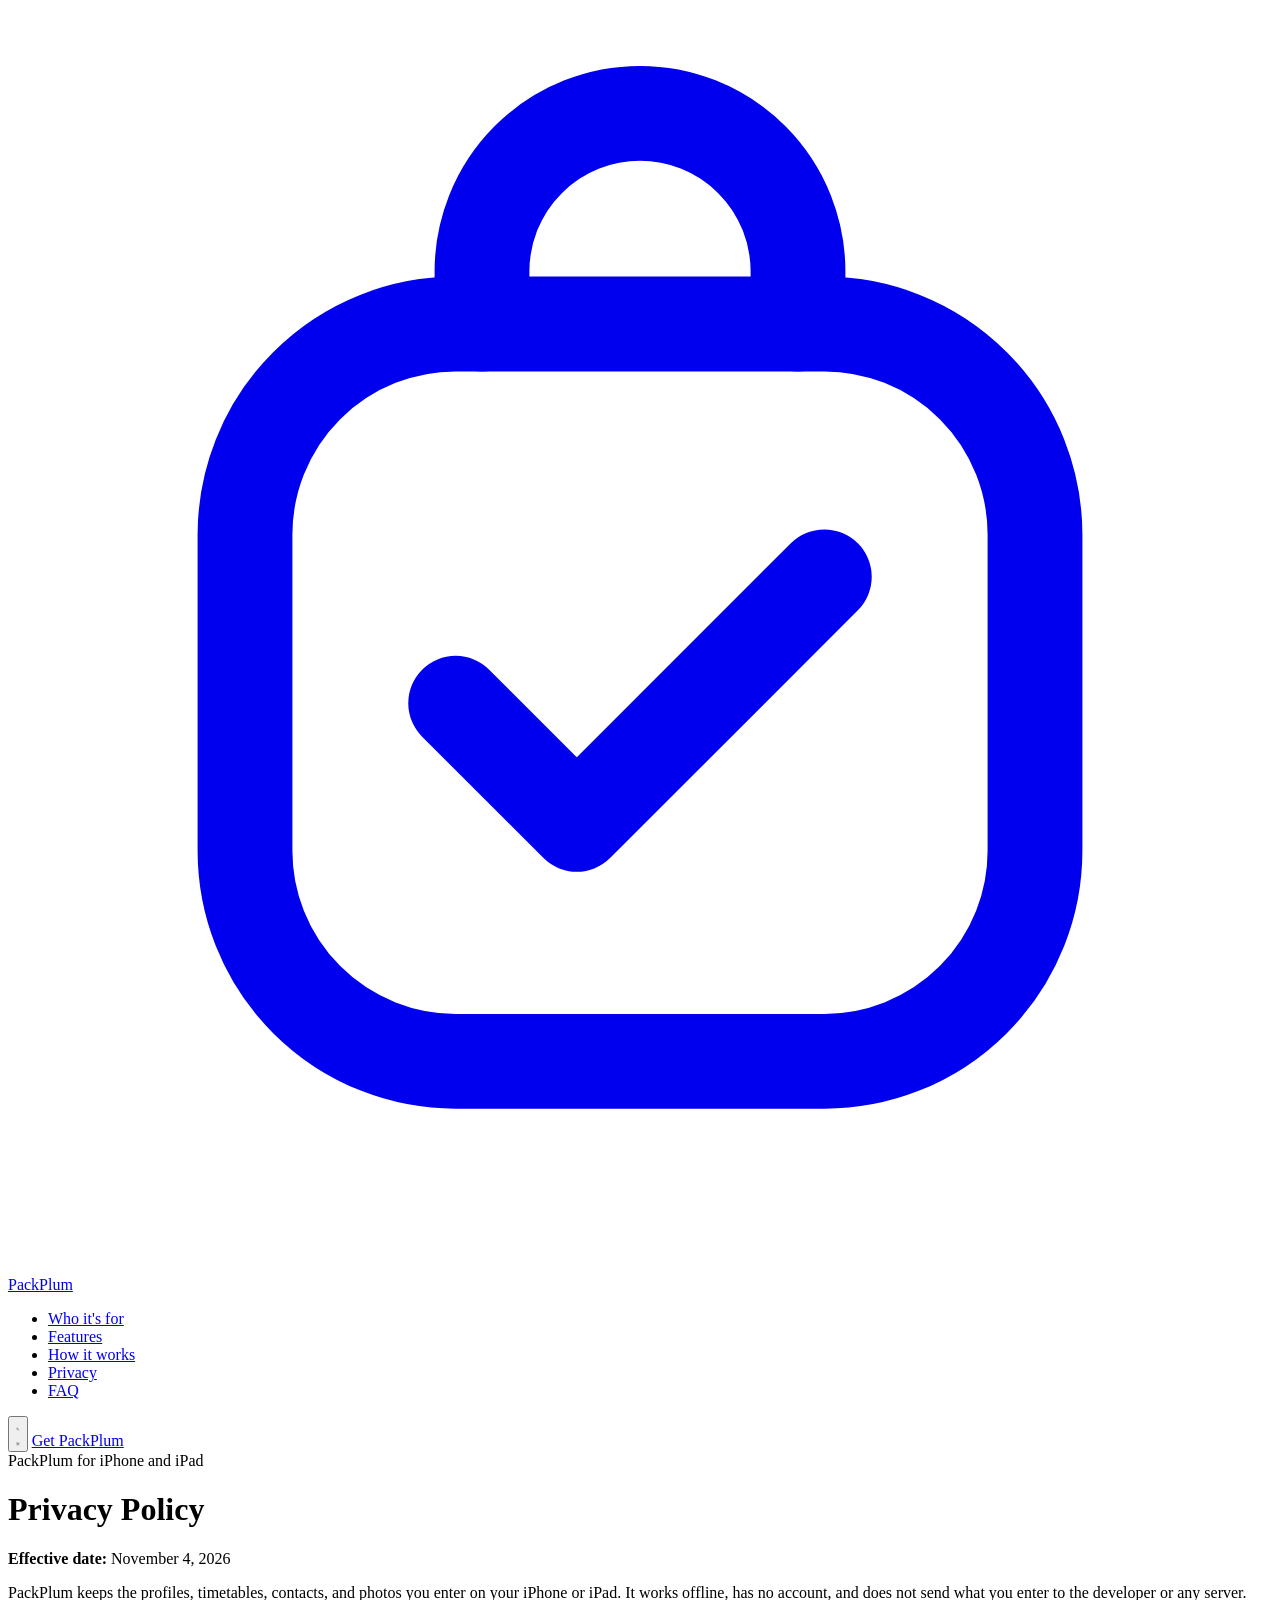
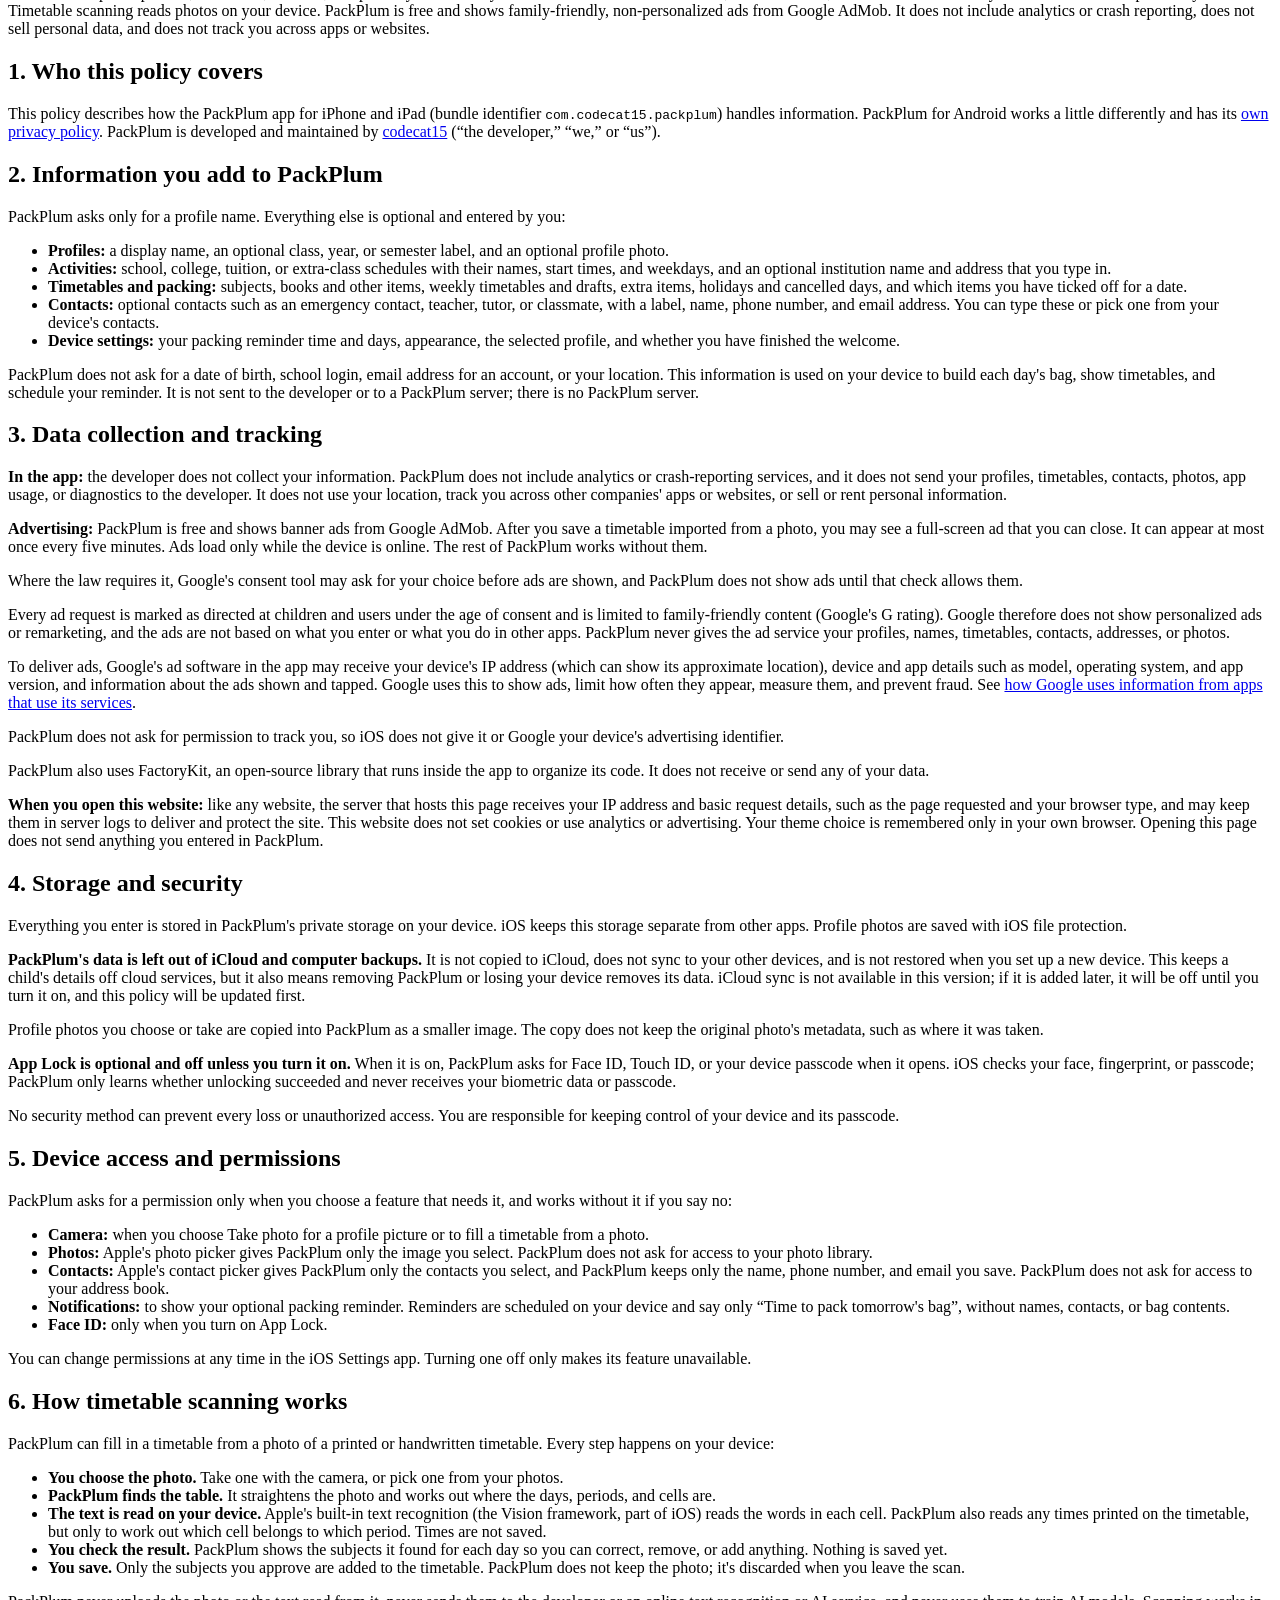
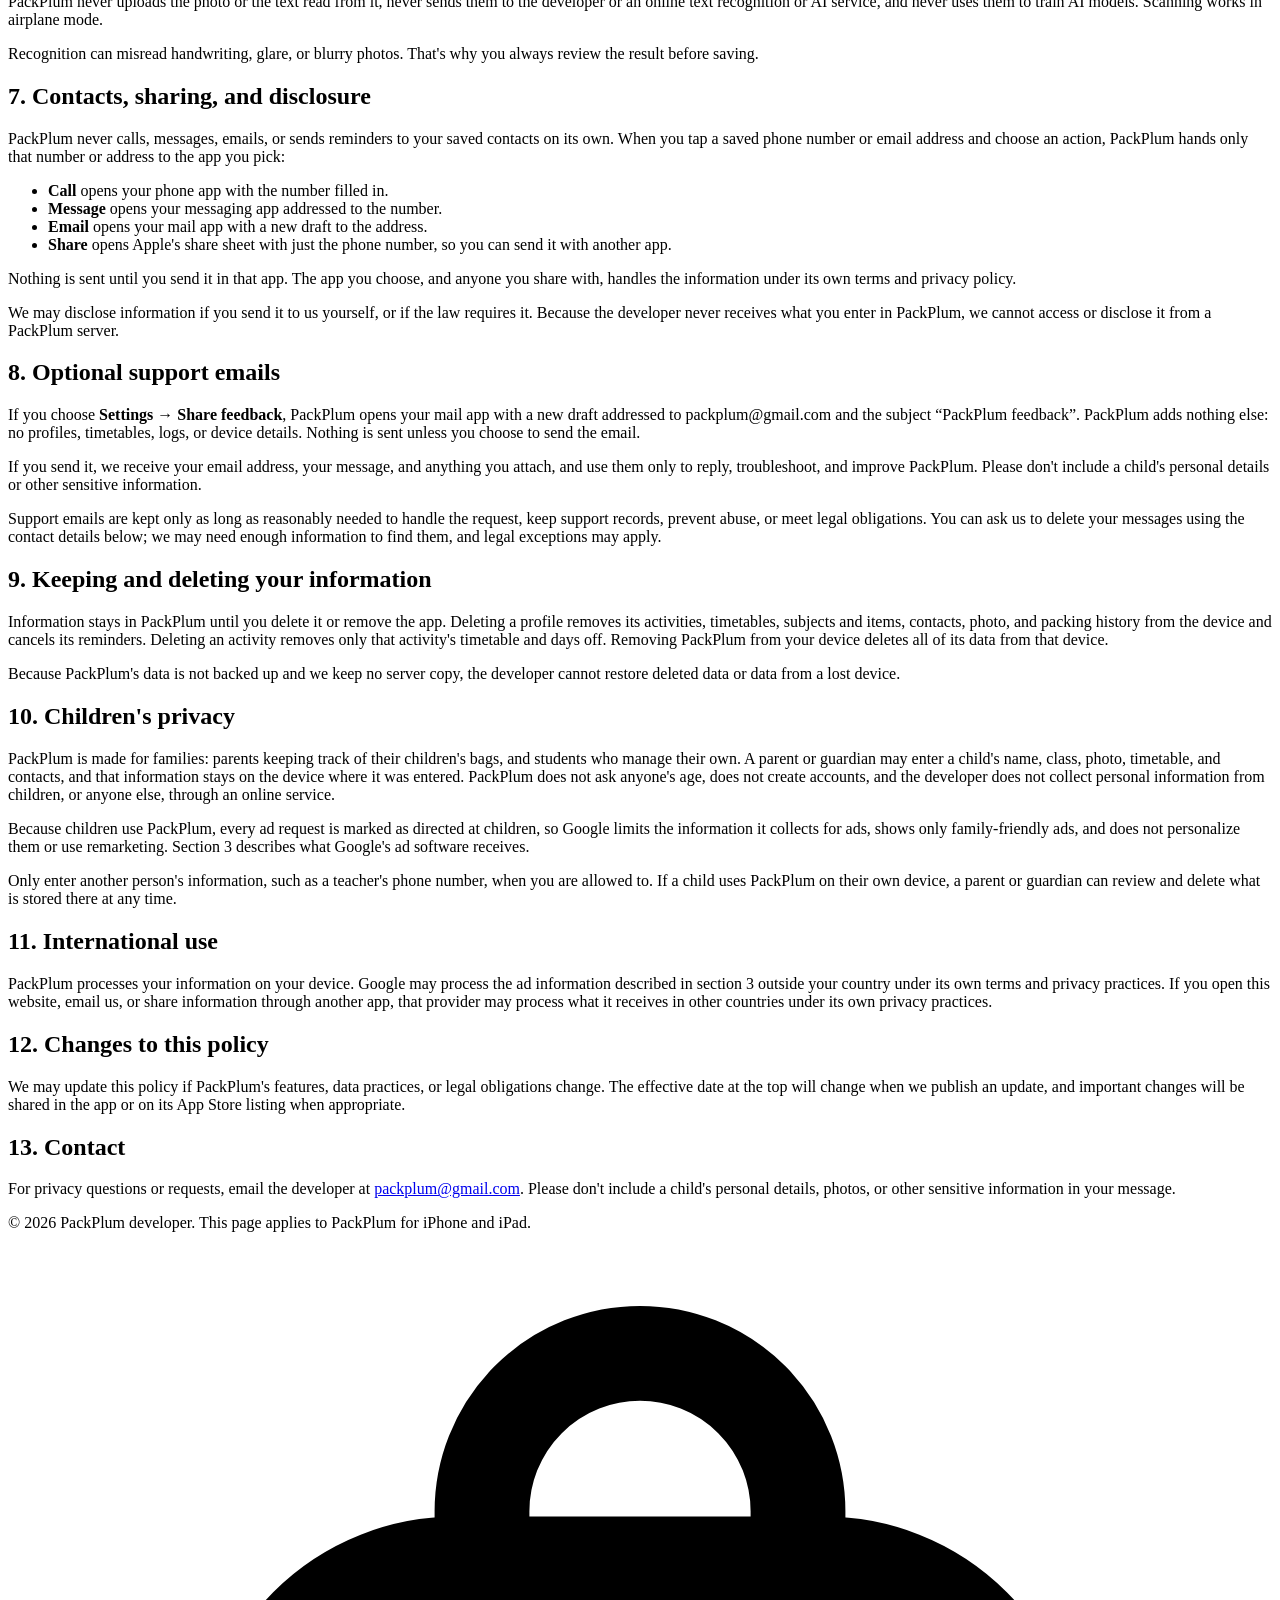
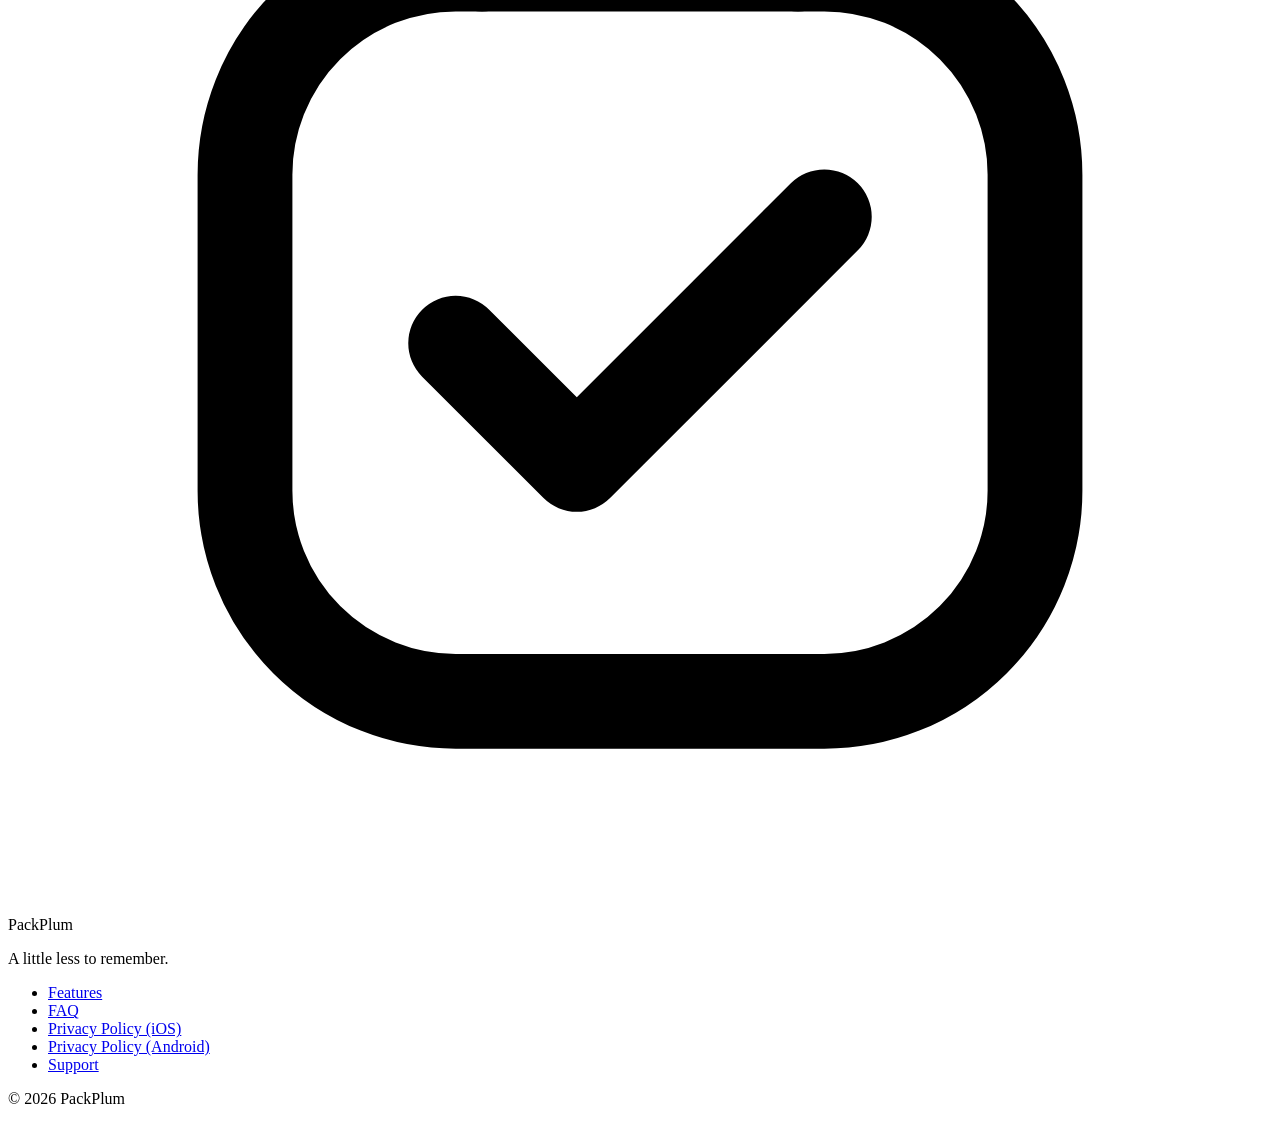
==== docs/privacy-policy/index.html @ faad4373 "Add the iOS privacy policy" ====
<!DOCTYPE html>
<html lang="en">
  <head>
    <meta charset="utf-8">
    <meta name="viewport" content="width=device-width, initial-scale=1">
    <meta name="description" content="Privacy Policy for the PackPlum iPhone and iPad app.">
    <meta name="theme-color" content="#f8f7fc" media="(prefers-color-scheme: light)">
    <meta name="theme-color" content="#161522" media="(prefers-color-scheme: dark)">
    <meta property="og:title" content="Privacy Policy · PackPlum">
    <meta property="og:description" content="Privacy Policy for the PackPlum iPhone and iPad app.">
    <meta property="og:type" content="website">
    <link rel="icon" type="image/svg+xml" href="/PackPlumWebpages/favicon.svg">
    <title>Privacy Policy · PackPlum</title>

    <!-- Resolve the theme before first paint so there is no light flash in dark mode. -->
    <script>
      (function () {
        var root = document.documentElement;
        var stored = null;

        try {
          stored = localStorage.getItem("packplum-theme");
        } catch (error) {}

        var prefersDark = window.matchMedia("(prefers-color-scheme: dark)").matches;
        var theme = stored === "light" || stored === "dark" ? stored : prefersDark ? "dark" : "light";

        root.dataset.theme = theme;
        root.classList.add("js");
      })();
    </script>
  <link rel="stylesheet" href="/PackPlumWebpages/assets/Layout.BSlICOkd.css"></head>

  <body class="min-h-dvh overflow-x-hidden">
    
  <header class="sticky top-0 z-50 border-b border-line/60 bg-bg/75 backdrop-blur-xl">
  <nav class="mx-auto flex h-16 max-w-6xl items-center justify-between px-4 sm:px-6" aria-label="Main">
    <a href="/PackPlumWebpages/" aria-label="PackPlum home">
      <span class="inline-flex items-center gap-2.5">
  <span class="grid size-9 place-items-center rounded-xl bg-primary text-on-primary shadow-soft">
    <svg viewBox="0 0 24 24" class="size-5" aria-hidden="true">
      <path d="M9 6V5a3 3 0 0 1 6 0v1" fill="none" stroke="currentColor" stroke-width="1.8" stroke-linecap="round"></path>
      <rect x="4.5" y="6" width="15" height="14" rx="4" fill="none" stroke="currentColor" stroke-width="1.8"></rect>
      <path d="M8.5 13.2 10.8 15.5 15.5 10.8" fill="none" stroke="currentColor" stroke-width="1.8" stroke-linecap="round" stroke-linejoin="round"></path>
    </svg>
  </span>
  <span class="font-display text-xl font-semibold tracking-tight text-ink">PackPlum</span>
</span>
    </a>

    <ul class="hidden items-center gap-1 md:flex">
      <li>
            <a href="/PackPlumWebpages/#who" class="rounded-full px-3.5 py-2 text-sm font-medium text-ink-muted transition hover:bg-surface-mid hover:text-ink">
              Who it&#39;s for
            </a>
          </li><li>
            <a href="/PackPlumWebpages/#features" class="rounded-full px-3.5 py-2 text-sm font-medium text-ink-muted transition hover:bg-surface-mid hover:text-ink">
              Features
            </a>
          </li><li>
            <a href="/PackPlumWebpages/#how" class="rounded-full px-3.5 py-2 text-sm font-medium text-ink-muted transition hover:bg-surface-mid hover:text-ink">
              How it works
            </a>
          </li><li>
            <a href="/PackPlumWebpages/#privacy" class="rounded-full px-3.5 py-2 text-sm font-medium text-ink-muted transition hover:bg-surface-mid hover:text-ink">
              Privacy
            </a>
          </li><li>
            <a href="/PackPlumWebpages/#faq" class="rounded-full px-3.5 py-2 text-sm font-medium text-ink-muted transition hover:bg-surface-mid hover:text-ink">
              FAQ
            </a>
          </li>
    </ul>

    <div class="flex items-center gap-2">
      <button type="button" data-theme-toggle aria-label="Switch theme" class="grid size-10 place-items-center rounded-full border border-line text-ink-muted transition hover:bg-surface-mid hover:text-ink">
        <svg viewBox="0 0 24 24" class="size-5 dark:hidden" aria-hidden="true">
          <path d="M20 14.5A8 8 0 0 1 9.5 4a8 8 0 1 0 10.5 10.5Z" fill="none" stroke="currentColor" stroke-width="1.7" stroke-linejoin="round"></path>
        </svg>
        <svg viewBox="0 0 24 24" class="hidden size-5 dark:block" aria-hidden="true">
          <circle cx="12" cy="12" r="4" fill="none" stroke="currentColor" stroke-width="1.7"></circle>
          <path d="M12 2.5v2M12 19.5v2M4.6 4.6 6 6M18 18l1.4 1.4M2.5 12h2M19.5 12h2M4.6 19.4 6 18M18 6l1.4-1.4" stroke="currentColor" stroke-width="1.7" stroke-linecap="round"></path>
        </svg>
      </button>

      <a href="/PackPlumWebpages/#download" class="hidden rounded-full bg-primary px-4 py-2 text-sm font-semibold text-on-primary shadow-soft transition hover:brightness-110 sm:inline-flex">
        Get PackPlum
      </a>
    </div>
  </nav>
</header>

  <main class="relative isolate">
    <div class="page-glow absolute inset-x-0 top-0 -z-10 h-[32rem] opacity-70" aria-hidden="true"></div>

    <div class="mx-auto max-w-3xl px-4 pt-14 pb-24 sm:px-6 md:pt-20">
      <span class="eyebrow">PackPlum for iPhone and iPad</span>
      <h1 class="mt-5 text-5xl leading-[1.05] font-semibold text-ink sm:text-6xl">Privacy Policy</h1>
      <p class="mt-4 text-lg text-ink-muted">
          <strong class="font-semibold text-ink">Effective date:</strong> November 4, 2026
        </p>

      <div class="legal mt-12">
        
  <p class="summary">
    PackPlum keeps the profiles, timetables, contacts, and photos you enter on your iPhone or iPad. It works offline,
    has no account, and does not send what you enter to the developer or any server. Timetable scanning reads photos
    on your device. PackPlum is free and shows family-friendly, non-personalized ads from Google AdMob. It does not
    include analytics or crash reporting, does not sell personal data, and does not track you across apps or
    websites.
  </p>

  <h2>1. Who this policy covers</h2>
  <p>
    This policy describes how the PackPlum app for iPhone and iPad (bundle identifier <code>com.codecat15.packplum</code>)
    handles information. PackPlum for Android works a little differently and has its
    <a href="/PackPlumWebpages/android/privacy-policy/">own privacy policy</a>. PackPlum is developed and maintained by
    <a href="https://github.com/codecat15">codecat15</a> (“the developer,” “we,” or “us”).
  </p>

  <h2>2. Information you add to PackPlum</h2>
  <p>PackPlum asks only for a profile name. Everything else is optional and entered by you:</p>
<ul>
  <li>
    <strong>Profiles:</strong> a display name, an optional class, year, or semester label, and an optional profile
    photo.
  </li>
  <li>
    <strong>Activities:</strong> school, college, tuition, or extra-class schedules with their names, start times,
    and weekdays, and an optional institution name and address that you type in.
  </li>
  <li>
    <strong>Timetables and packing:</strong> subjects, books and other items, weekly timetables and drafts, extra
    items, holidays and cancelled days, and which items you have ticked off for a date.
  </li>
  <li>
    <strong>Contacts:</strong> optional contacts such as an emergency contact, teacher, tutor, or classmate, with a
    label, name, phone number, and email address. You can type these or pick one from your device's contacts.
  </li>
  <li>
    <strong>Device settings:</strong> your packing reminder time and days, appearance, the selected profile, and
    whether you have finished the welcome.
  </li>
</ul>
<p>
  PackPlum does not ask for a date of birth, school login, email address for an account, or your location. This
  information is used on your device to build each day's bag, show timetables, and schedule your reminder. It is not
  sent to the developer or to a PackPlum server; there is no PackPlum server.
</p>

  <h2>3. Data collection and tracking</h2>
  <p>
    <strong>In the app:</strong> the developer does not collect your information. PackPlum does not include analytics
    or crash-reporting services, and it does not send your profiles, timetables, contacts, photos, app usage, or
    diagnostics to the developer. It does not use your location, track you across other companies' apps or websites,
    or sell or rent personal information.
  </p>
  <p>
  <strong>Advertising:</strong> PackPlum is free and shows banner ads from Google AdMob. After you save a timetable
  imported from a photo, you may see a full-screen ad that you can close. It can appear at most once every five
  minutes. Ads load only while the device is online. The rest of PackPlum works without them.
</p>
<p>
  Where the law requires it, Google's consent tool may ask for your choice before ads are shown, and PackPlum does
  not show ads until that check allows them.
</p>
<p>
  Every ad request is marked as directed at children and users under the age of consent and is limited to
  family-friendly content (Google's G rating). Google therefore does not show personalized ads or remarketing, and
  the ads are not based on what you enter or what you do in other apps. PackPlum never gives the ad service your
  profiles, names, timetables, contacts, addresses, or photos.
</p>
<p>
  To deliver ads, Google's ad software in the app may receive your device's IP address (which can show its
  approximate location), device and app details such as model, operating system, and app version, and information
  about the ads shown and tapped. Google uses this to show ads, limit how often they appear, measure them, and
  prevent fraud. See
  <a href="https://policies.google.com/technologies/partner-sites">how Google uses information from apps that use its
  services</a>.
</p>

    <p>
      PackPlum does not ask for permission to track you, so iOS does not give it or Google your device's advertising
      identifier.
    </p>
  
  <p>
    PackPlum also uses FactoryKit, an open-source library that runs inside the app to organize its code. It does not
    receive or send any of your data.
  </p>
  <p>
  <strong>When you open this website:</strong> like any website, the server that hosts this page receives your IP
  address and basic request details, such as the page requested and your browser type, and may keep them in server
  logs to deliver and protect the site. This website does not set cookies or use analytics or advertising. Your theme
  choice is remembered only in your own browser. Opening this page does not send anything you entered in PackPlum.
</p>

  <h2>4. Storage and security</h2>
  <p>
    Everything you enter is stored in PackPlum's private storage on your device. iOS keeps this storage separate from
    other apps. Profile photos are saved with iOS file protection.
  </p>
  <p>
    <strong>PackPlum's data is left out of iCloud and computer backups.</strong> It is not copied to iCloud, does not
    sync to your other devices, and is not restored when you set up a new device. This keeps a child's details off
    cloud services, but it also means removing PackPlum or losing your device removes its data. iCloud sync is not
    available in this version; if it is added later, it will be off until you turn it on, and this policy will be
    updated first.
  </p>
  <p>
    Profile photos you choose or take are copied into PackPlum as a smaller image. The copy does not keep the original
    photo's metadata, such as where it was taken.
  </p>
  <p>
    <strong>App Lock is optional and off unless you turn it on.</strong> When it is on, PackPlum asks for Face ID, Touch
    ID, or your device passcode when it opens. iOS checks your face, fingerprint, or passcode; PackPlum only learns
    whether unlocking succeeded and never receives your biometric data or passcode.
  </p>
  <p>
    No security method can prevent every loss or unauthorized access. You are responsible for keeping control of your
    device and its passcode.
  </p>

  <h2>5. Device access and permissions</h2>
  <p>PackPlum asks for a permission only when you choose a feature that needs it, and works without it if you say no:</p>
  <ul>
    <li>
      <strong>Camera:</strong> when you choose Take photo for a profile picture or to fill a timetable from a photo.
    </li>
    <li>
      <strong>Photos:</strong> Apple's photo picker gives PackPlum only the image you select. PackPlum does not ask for
      access to your photo library.
    </li>
    <li>
      <strong>Contacts:</strong> Apple's contact picker gives PackPlum only the contacts you select, and PackPlum keeps only
      the name, phone number, and email you save. PackPlum does not ask for access to your address book.
    </li>
    <li>
      <strong>Notifications:</strong> to show your optional packing reminder. Reminders are scheduled on your device
      and say only “Time to pack tomorrow's bag”, without names, contacts, or bag contents.
    </li>
    <li><strong>Face ID:</strong> only when you turn on App Lock.</li>
  </ul>
  <p>
    You can change permissions at any time in the iOS Settings app. Turning one off only makes its feature
    unavailable.
  </p>

  <h2>6. How timetable scanning works</h2>
  <p>
  PackPlum can fill in a timetable from a photo of a printed or handwritten timetable. Every step happens on your
  device:
</p>
<ul>
  <li><strong>You choose the photo.</strong> Take one with the camera, or pick one from your photos.</li>
  <li>
    <strong>PackPlum finds the table.</strong> It straightens the photo and works out where the days, periods, and
    cells are.
  </li>
  <li>
    <strong>The text is read on your device.</strong> Apple&#39;s built-in text recognition (the Vision framework, part of iOS) reads the words in each cell. PackPlum also reads any
    times printed on the timetable, but only to work out which cell belongs to which period. Times are not saved.
  </li>
  <li>
    <strong>You check the result.</strong> PackPlum shows the subjects it found for each day so you can correct,
    remove, or add anything. Nothing is saved yet.
  </li>
  <li>
    <strong>You save.</strong> Only the subjects you approve are added to the timetable. PackPlum does not keep the photo; it&#39;s discarded when you leave the scan.
  </li>
</ul>
<p>
  PackPlum never uploads the photo or the text read from it, never sends them to the developer or an online text
  recognition or AI service, and never uses them to train AI models. Scanning works in airplane mode.
</p>

<p>
  Recognition can misread handwriting, glare, or blurry photos. That's why you always review the result before
  saving.
</p>

  <h2>7. Contacts, sharing, and disclosure</h2>
  <p>
  PackPlum never calls, messages, emails, or sends reminders to your saved contacts on its own. When you tap a saved
  phone number or email address and choose an action, PackPlum hands only that number or address to the app you pick:
</p>
<ul>
  <li><strong>Call</strong> opens your phone app with the number filled in.</li>
  <li><strong>Message</strong> opens your messaging app addressed to the number.</li>
  <li><strong>Email</strong> opens your mail app with a new draft to the address.</li>
  <li><strong>Share</strong> opens Apple&#39;s share sheet with just the phone number, so you can send it with another app.</li>
</ul>
<p>
  Nothing is sent until you send it in that app. The app you choose, and anyone you share with, handles the
  information under its own terms and privacy policy.
</p>
<p>
  We may disclose information if you send it to us yourself, or if the law requires it. Because the developer never
  receives what you enter in PackPlum, we cannot access or disclose it from a PackPlum server.
</p>

  <h2>8. Optional support emails</h2>
  <p>
  If you choose <strong>Settings → Share feedback</strong>, PackPlum opens your mail app with a new draft addressed to
  packplum@gmail.com and the subject “PackPlum feedback”. PackPlum adds nothing else: no profiles, timetables, logs, or
  device details. Nothing is sent unless you choose to send the email.
</p>
<p>
  If you send it, we receive your email address, your message, and anything you attach, and use them only to reply,
  troubleshoot, and improve PackPlum. Please don't include a child's personal details or other sensitive information.
</p>
<p>
  Support emails are kept only as long as reasonably needed to handle the request, keep support records, prevent
  abuse, or meet legal obligations. You can ask us to delete your messages using the contact details below; we may
  need enough information to find them, and legal exceptions may apply.
</p>

  <h2>9. Keeping and deleting your information</h2>
  <p>
    Information stays in PackPlum until you delete it or remove the app. Deleting a profile removes its activities,
    timetables, subjects and items, contacts, photo, and packing history from the device and cancels its reminders.
    Deleting an activity removes only that activity's timetable and days off. Removing PackPlum from your device deletes
    all of its data from that device.
  </p>
  <p>
    Because PackPlum's data is not backed up and we keep no server copy, the developer cannot restore deleted data or
    data from a lost device.
  </p>

  <h2>10. Children's privacy</h2>
  <p>
  PackPlum is made for families: parents keeping track of their children's bags, and students who manage their own. A
  parent or guardian may enter a child's name, class, photo, timetable, and contacts, and that information stays on
  the device where it was entered. PackPlum does not ask anyone's age, does not create accounts, and the developer
  does not collect personal information from children, or anyone else, through an online service.
</p>
<p>
  Because children use PackPlum, every ad request is marked as directed at children, so Google limits the
  information it collects for ads, shows only family-friendly ads, and does not personalize them or use remarketing.
  Section 3 describes what Google's ad software receives.
</p>

<p>
  Only enter another person's information, such as a teacher's phone number, when you are allowed to. If a child
  uses PackPlum on their own device, a parent or guardian can review and delete what is stored there at any time.
</p>

  <h2>11. International use</h2>
  <p>
    PackPlum processes your information on your device. Google may process the ad information described in section 3
    outside your country under its own terms and privacy practices. If you open this website, email us, or share
    information through another app, that provider may process what it receives in other countries under its own
    privacy practices.
  </p>

  <h2>12. Changes to this policy</h2>
  <p>
  We may update this policy if PackPlum's features, data practices, or legal obligations change. The effective date at
  the top will change when we publish an update, and important changes will be shared in the app or on its
  App Store listing when appropriate.
</p>

  <h2>13. Contact</h2>
  <p>
  For privacy questions or requests, email the developer at
  <a href="mailto:packplum@gmail.com">packplum@gmail.com</a>. Please don't include a child's personal details,
  photos, or other sensitive information in your message.
</p>

  <p class="legal-note">© 2026 PackPlum developer. This page applies to PackPlum for iPhone and iPad.</p>

      </div>
    </div>
  </main>

  <footer class="border-t border-line">
  <div class="mx-auto flex max-w-6xl flex-col gap-8 px-4 py-12 sm:px-6 md:flex-row md:items-center md:justify-between">
    <div>
      <span class="inline-flex items-center gap-2.5">
  <span class="grid size-9 place-items-center rounded-xl bg-primary text-on-primary shadow-soft">
    <svg viewBox="0 0 24 24" class="size-5" aria-hidden="true">
      <path d="M9 6V5a3 3 0 0 1 6 0v1" fill="none" stroke="currentColor" stroke-width="1.8" stroke-linecap="round"></path>
      <rect x="4.5" y="6" width="15" height="14" rx="4" fill="none" stroke="currentColor" stroke-width="1.8"></rect>
      <path d="M8.5 13.2 10.8 15.5 15.5 10.8" fill="none" stroke="currentColor" stroke-width="1.8" stroke-linecap="round" stroke-linejoin="round"></path>
    </svg>
  </span>
  <span class="font-display text-xl font-semibold tracking-tight text-ink">PackPlum</span>
</span>
      <p class="mt-3 text-sm text-ink-muted">A little less to remember.</p>
    </div>

    <nav aria-label="Footer">
      <ul class="flex flex-wrap gap-x-6 gap-y-2 text-sm text-ink-muted">
        <li><a class="hover:text-ink" href="/PackPlumWebpages/#features">Features</a></li>
        <li><a class="hover:text-ink" href="/PackPlumWebpages/#faq">FAQ</a></li>
        <li><a class="hover:text-ink" href="/PackPlumWebpages/privacy-policy/">Privacy Policy (iOS)</a></li>
        <li><a class="hover:text-ink" href="/PackPlumWebpages/android/privacy-policy/">Privacy Policy (Android)</a></li>
        <li><a class="hover:text-ink" href="/PackPlumWebpages/support/">Support</a></li>
      </ul>
    </nav>

    <p class="text-sm text-ink-muted">© 2026 PackPlum</p>
  </div>
</footer>


    <script type="module">function e(){let e=document.querySelectorAll(`[data-reveal]`);if(!(`IntersectionObserver`in window)){e.forEach(e=>e.classList.add(`is-visible`));return}let t=new IntersectionObserver(e=>{e.forEach(e=>{e.isIntersecting&&(e.target.classList.add(`is-visible`),t.unobserve(e.target))})},{rootMargin:`0px 0px -10% 0px`,threshold:.1});e.forEach(e=>t.observe(e))}var t=`packplum-theme`;function n(){let e=window.matchMedia(`(prefers-color-scheme: dark)`);document.querySelectorAll(`[data-theme-toggle]`).forEach(e=>{e.addEventListener(`click`,()=>{let e=r()===`dark`?`light`:`dark`;i(e),s(e)})}),e.addEventListener(`change`,e=>{o()===null&&i(e.matches?`dark`:`light`)}),a()}function r(){return document.documentElement.dataset.theme===`dark`?`dark`:`light`}function i(e){document.documentElement.dataset.theme=e,a()}function a(){let e=r()===`dark`?`Switch to light theme`:`Switch to dark theme`;document.querySelectorAll(`[data-theme-toggle]`).forEach(t=>{t.setAttribute(`aria-label`,e)})}function o(){try{let e=localStorage.getItem(t);return e===`light`||e===`dark`?e:null}catch{return null}}function s(e){try{localStorage.setItem(t,e)}catch{}}n(),e();</script>
  </body>
</html>
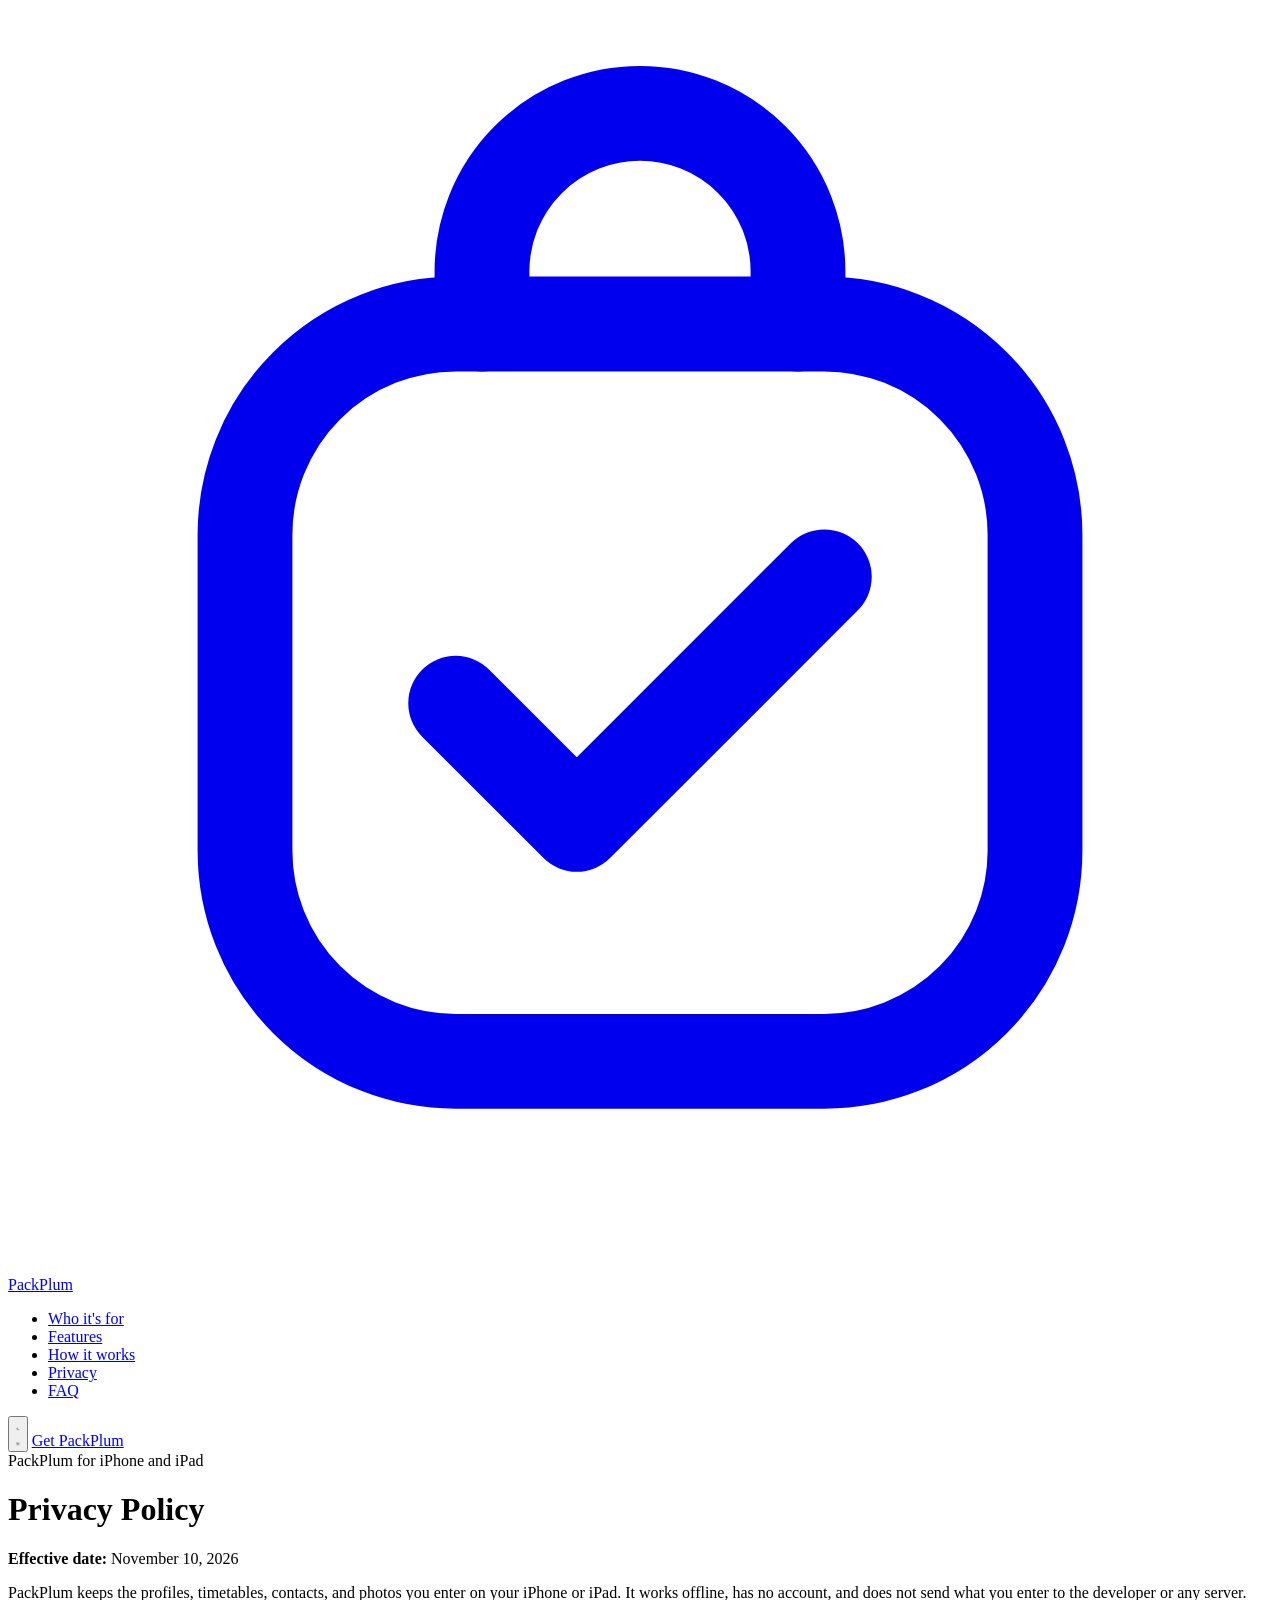
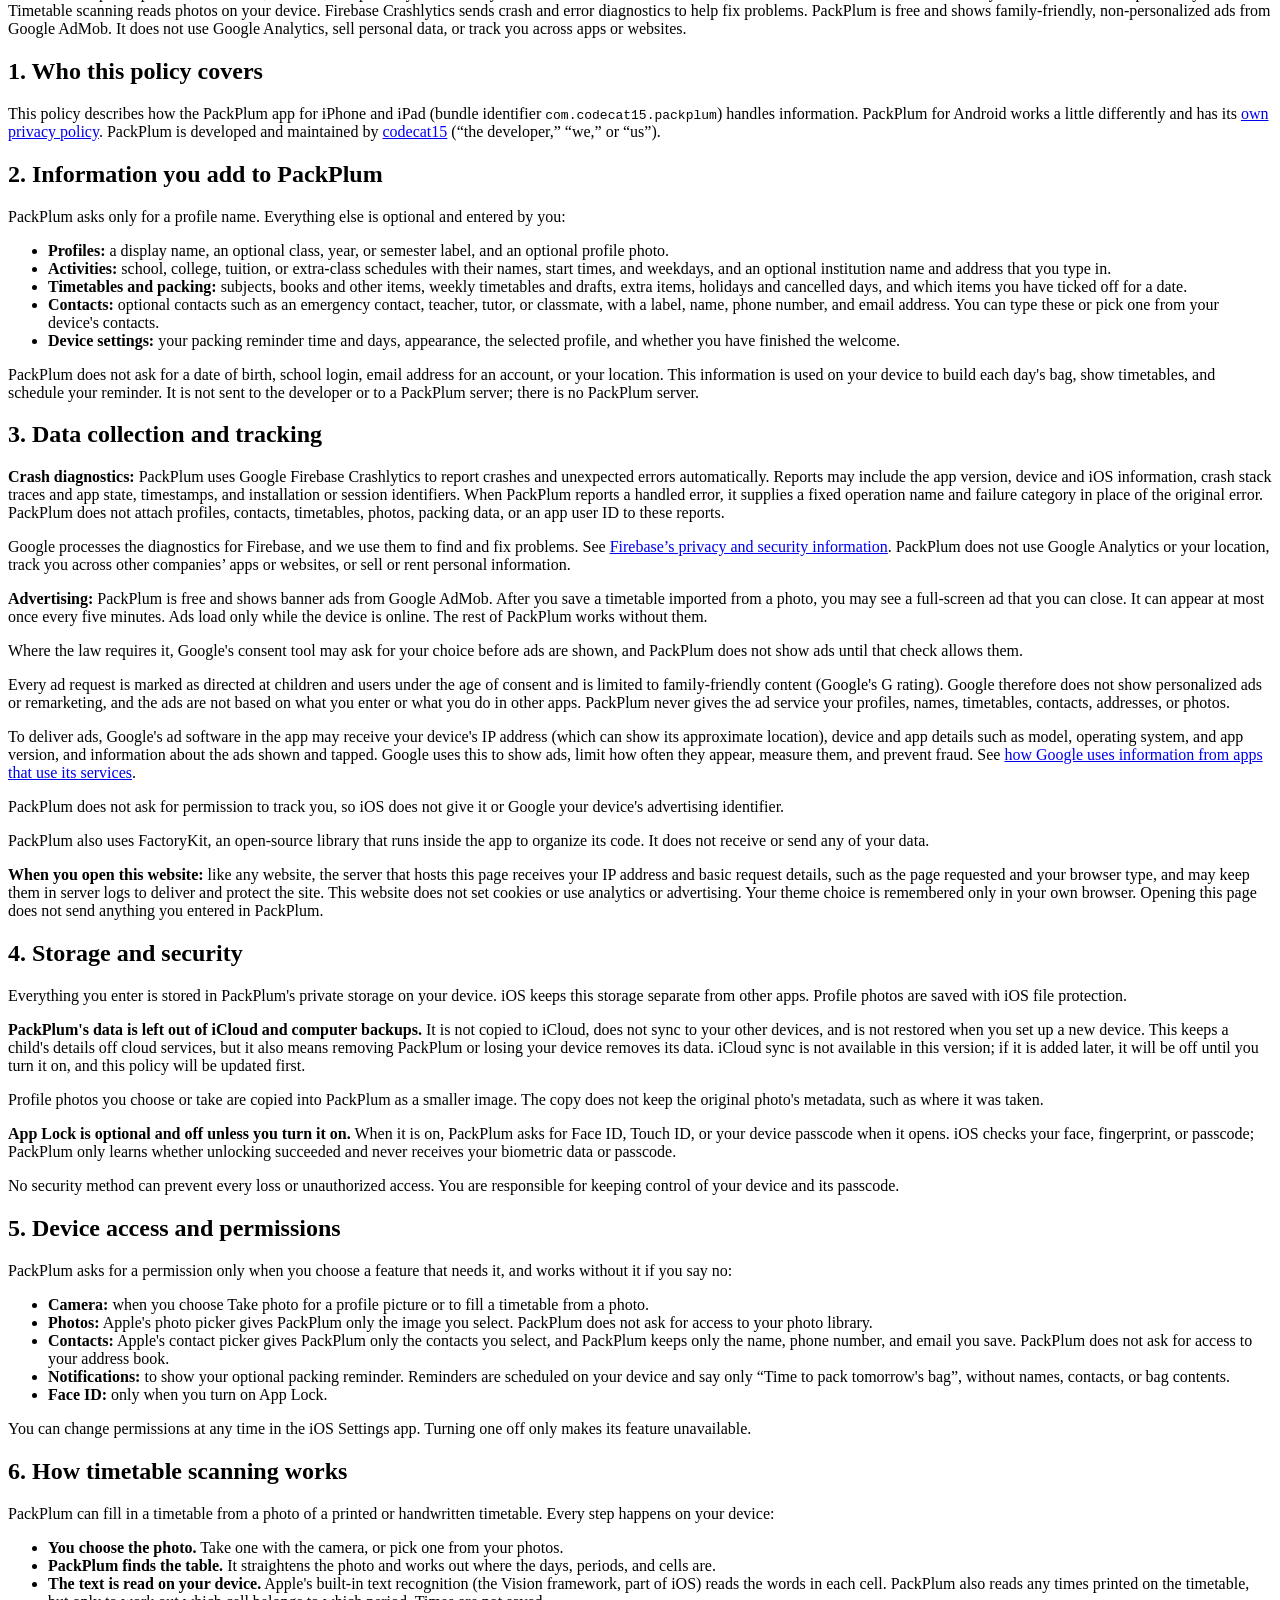
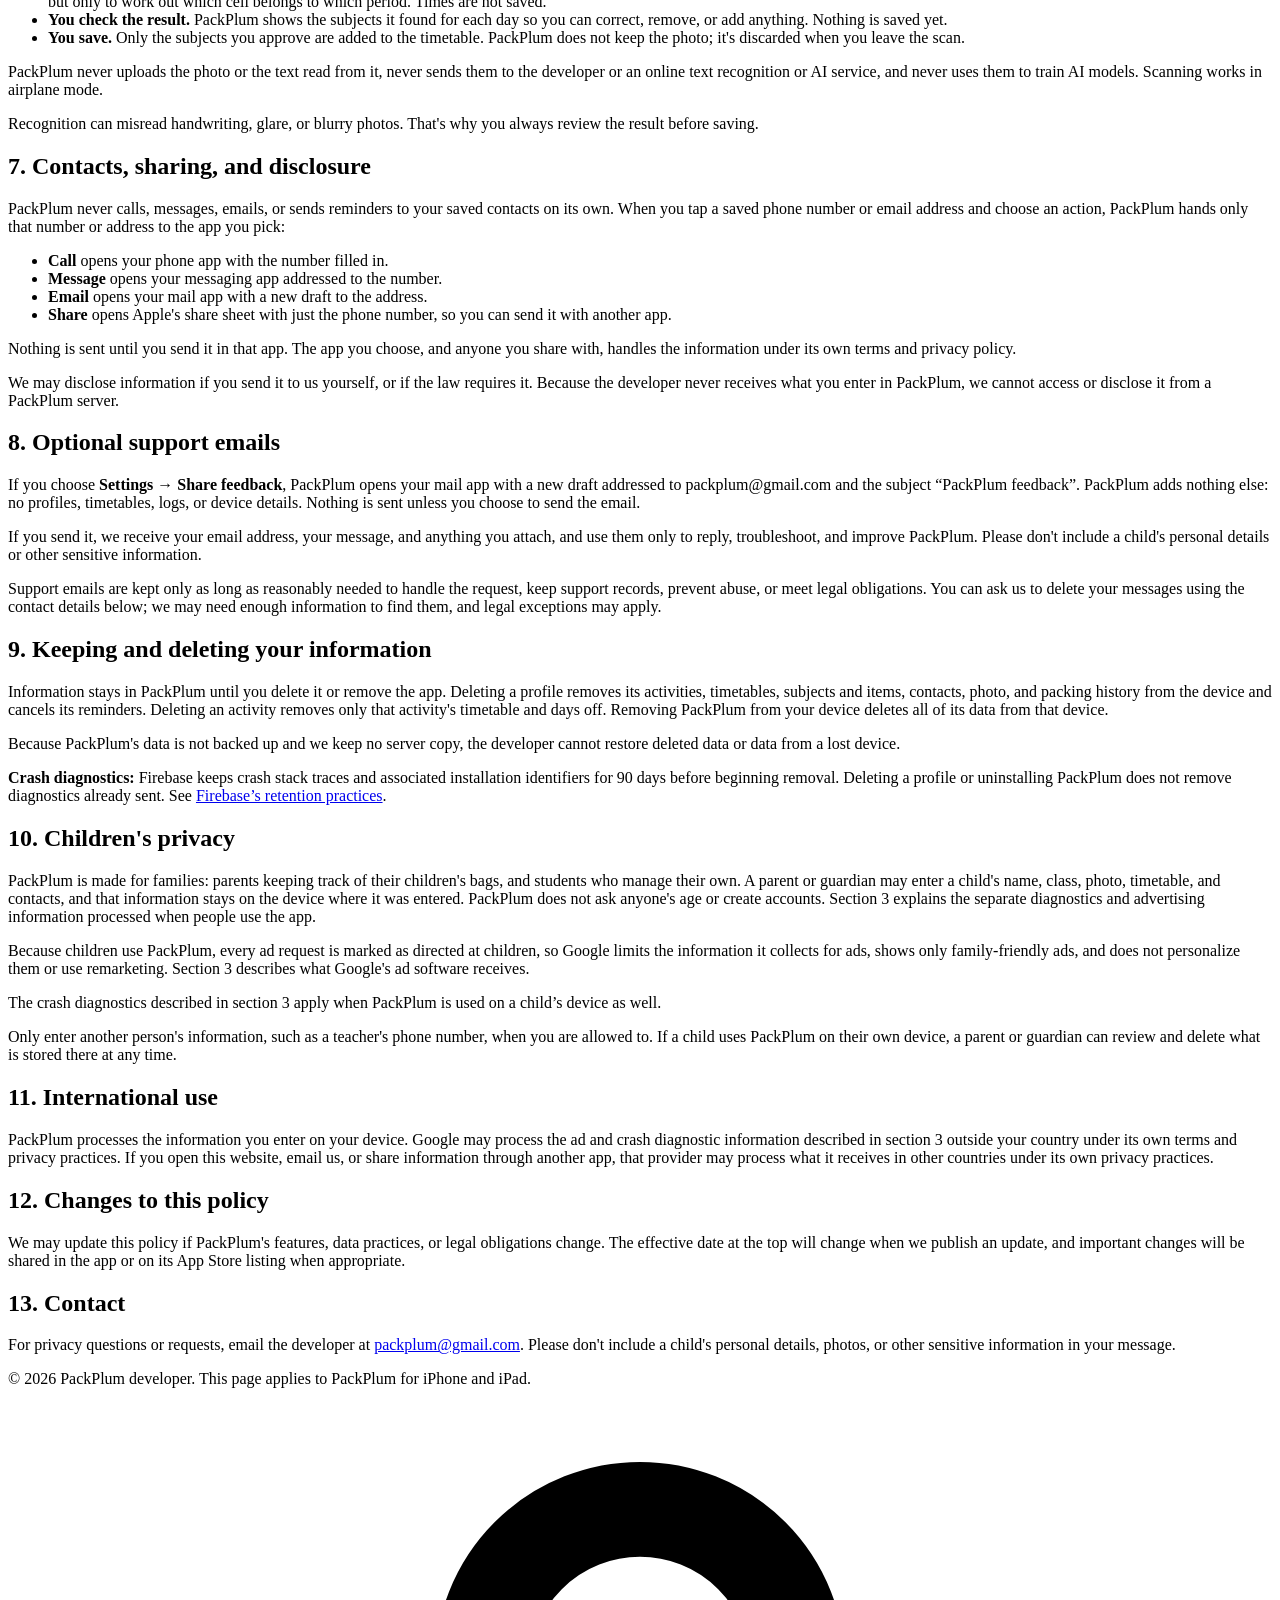
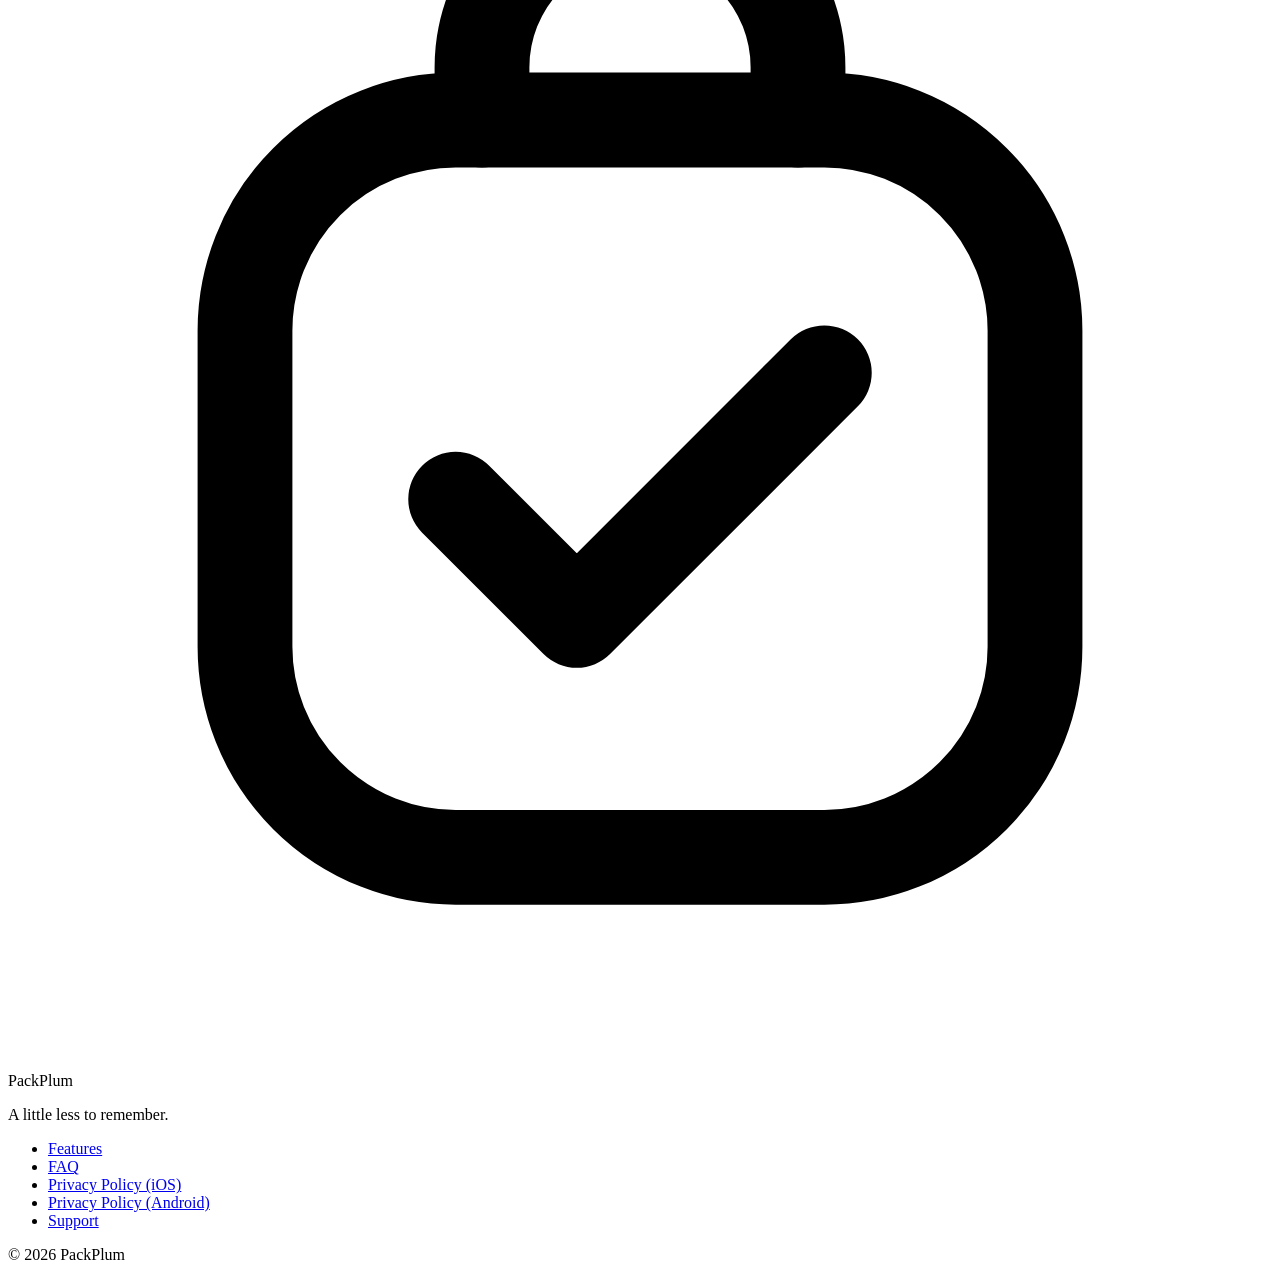
==== commit de06e2ea: "Disclose PackPlum iOS crash reporting Publish the iOS Crashlytics disclosures and align the homepage" ====
--- a/docs/privacy-policy/index.html
+++ b/docs/privacy-policy/index.html
@@ -97,17 +97,18 @@
       <span class="eyebrow">PackPlum for iPhone and iPad</span>
       <h1 class="mt-5 text-5xl leading-[1.05] font-semibold text-ink sm:text-6xl">Privacy Policy</h1>
       <p class="mt-4 text-lg text-ink-muted">
-          <strong class="font-semibold text-ink">Effective date:</strong> November 4, 2026
-        </p>
+        <strong class="font-semibold text-ink">Effective date:</strong>
+        November 10, 2026
+      </p>
 
       <div class="legal mt-12">
-        
+
   <p class="summary">
     PackPlum keeps the profiles, timetables, contacts, and photos you enter on your iPhone or iPad. It works offline,
     has no account, and does not send what you enter to the developer or any server. Timetable scanning reads photos
-    on your device. PackPlum is free and shows family-friendly, non-personalized ads from Google AdMob. It does not
-    include analytics or crash reporting, does not sell personal data, and does not track you across apps or
-    websites.
+    on your device. Firebase Crashlytics sends crash and error diagnostics to help fix problems. PackPlum is free
+    and shows family-friendly, non-personalized ads from Google AdMob. It does not use Google Analytics, sell personal
+    data, or track you across apps or websites.
   </p>
 
   <h2>1. Who this policy covers</h2>
@@ -150,9 +151,16 @@
 
   <h2>3. Data collection and tracking</h2>
   <p>
-    <strong>In the app:</strong> the developer does not collect your information. PackPlum does not include analytics
-    or crash-reporting services, and it does not send your profiles, timetables, contacts, photos, app usage, or
-    diagnostics to the developer. It does not use your location, track you across other companies' apps or websites,
+    <strong>Crash diagnostics:</strong> PackPlum uses Google Firebase Crashlytics to report crashes and unexpected
+    errors automatically. Reports may include the app version, device and iOS information, crash stack traces and
+    app state, timestamps, and installation or session identifiers. When PackPlum reports a handled error, it supplies
+    a fixed operation name and failure category in place of the original error. PackPlum does not attach profiles,
+    contacts, timetables, photos, packing data, or an app user ID to these reports.
+  </p>
+  <p>
+    Google processes the diagnostics for Firebase, and we use them to find and fix problems. See
+    <a href="https://firebase.google.com/support/privacy">Firebase’s privacy and security information</a>.
+    PackPlum does not use Google Analytics or your location, track you across other companies’ apps or websites,
     or sell or rent personal information.
   </p>
   <p>
@@ -183,7 +191,7 @@
       PackPlum does not ask for permission to track you, so iOS does not give it or Google your device's advertising
       identifier.
     </p>
-  
+
   <p>
     PackPlum also uses FactoryKit, an open-source library that runs inside the app to organize its code. It does not
     receive or send any of your data.
@@ -327,12 +335,18 @@
     data from a lost device.
   </p>
 
+  <p>
+    <strong>Crash diagnostics:</strong> Firebase keeps crash stack traces and associated installation identifiers for
+    90 days before beginning removal. Deleting a profile or uninstalling PackPlum does not remove diagnostics already
+    sent. See <a href="https://firebase.google.com/support/privacy">Firebase’s retention practices</a>.
+  </p>
+
   <h2>10. Children's privacy</h2>
   <p>
   PackPlum is made for families: parents keeping track of their children's bags, and students who manage their own. A
   parent or guardian may enter a child's name, class, photo, timetable, and contacts, and that information stays on
-  the device where it was entered. PackPlum does not ask anyone's age, does not create accounts, and the developer
-  does not collect personal information from children, or anyone else, through an online service.
+  the device where it was entered. PackPlum does not ask anyone's age or create accounts. Section 3 explains the
+  separate diagnostics and advertising information processed when people use the app.
 </p>
 <p>
   Because children use PackPlum, every ad request is marked as directed at children, so Google limits the
@@ -340,6 +354,8 @@
   Section 3 describes what Google's ad software receives.
 </p>
 
+    <p>The crash diagnostics described in section 3 apply when PackPlum is used on a child’s device as well.</p>
+
 <p>
   Only enter another person's information, such as a teacher's phone number, when you are allowed to. If a child
   uses PackPlum on their own device, a parent or guardian can review and delete what is stored there at any time.
@@ -347,7 +363,7 @@
 
   <h2>11. International use</h2>
   <p>
-    PackPlum processes your information on your device. Google may process the ad information described in section 3
+    PackPlum processes the information you enter on your device. Google may process the ad and crash diagnostic information described in section 3
     outside your country under its own terms and privacy practices. If you open this website, email us, or share
     information through another app, that provider may process what it receives in other countries under its own
     privacy practices.
